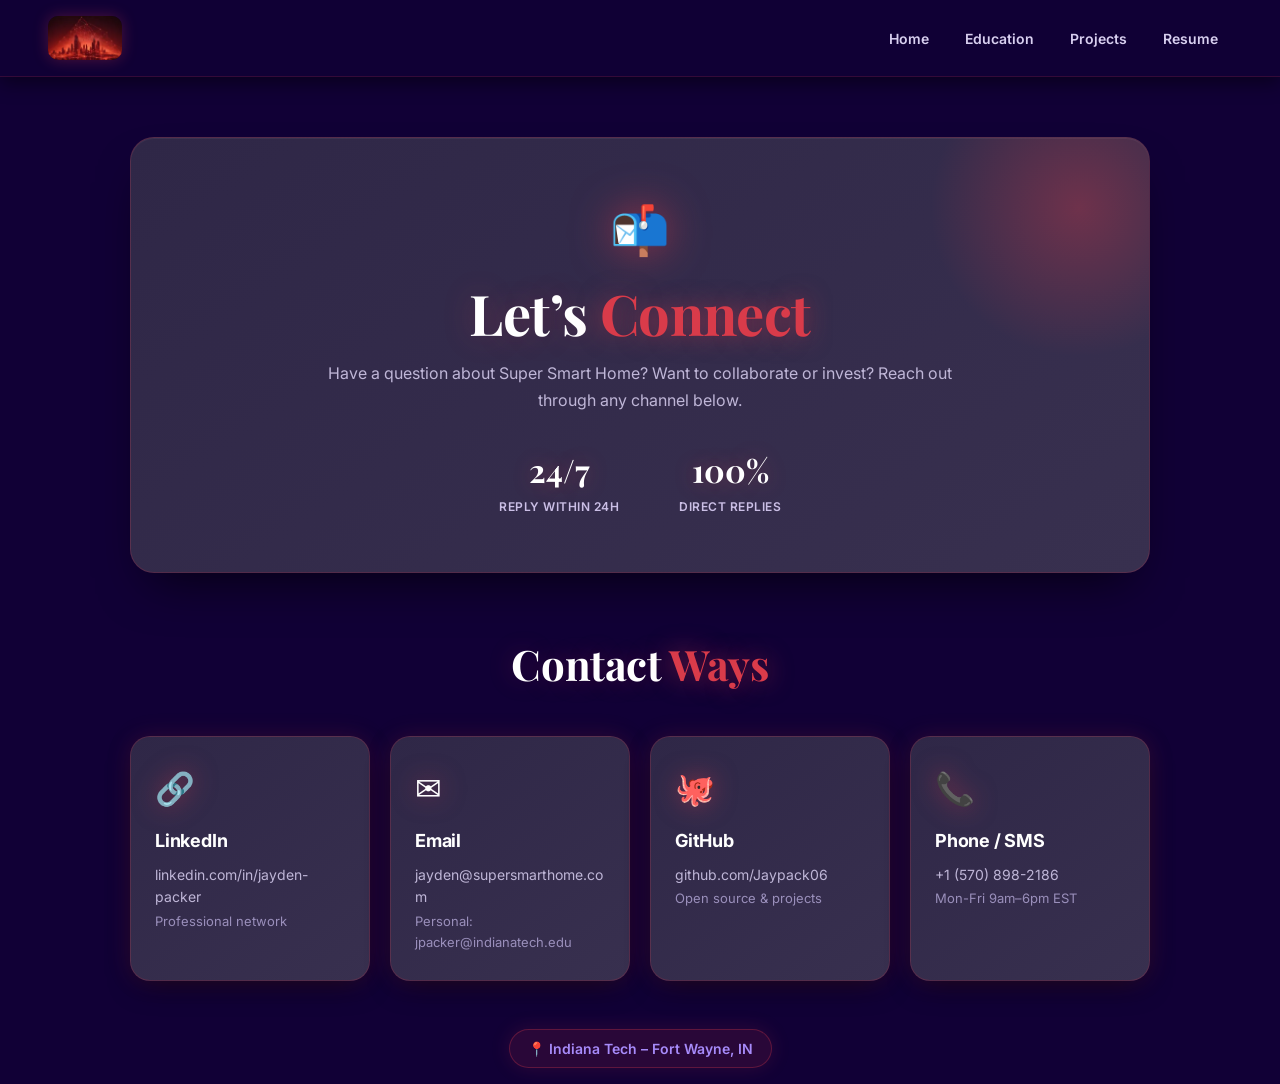
==== contact.html @ ab7b117b "added contact page and resume section and updated projects" ====
<!DOCTYPE html>
<html>
    <head>
        <meta charset="UTF-8">
        <title>Jayden Packer · Contacts</title>
        <link rel="stylesheet" href="style.css">
        <link href="https://fonts.googleapis.com/css2?family=Inter:opsz,wght@14..32,300;14..32,400;14..32,600;14..32,700&display=swap" rel="stylesheet">
    </head>
    <body class="contact-page">
        <nav>
            <a href="index.html" class="logo-link">
                <img src="OIP (1).webp" alt="logo" class="logo">
            </a>
            <div class="nav-links">
                <a href="index.html" class="nav-link">Home</a>
                <a href="index.html#education" class="nav-link">Education</a>
                <a href="index.html#projects" class="nav-link">Projects</a>
                <a href="index.html#resume" class="nav-link">Resume</a>
            </div>
        </nav>
        <main>

            <section class="goal-hero">
                <div class="hero-content">
                    <div class="hero-icon">📬</div>
                    <h1 class="hero-title">Let’s <span class="highlight">Connect</span></h1>
                    <p class="hero-description">Have a question about Super Smart Home? Want to collaborate or invest? Reach out through any channel below.</p>
                    <div class="hero-stats">
                        <div class="stat-item">
                            <span class="stat-number">24/7</span>
                            <span class="stat-label">Reply within 24h</span>
                        </div>
                        <div class="stat-item">
                            <span class="stat-number">100%</span>
                            <span class="stat-label">Direct replies</span>
                        </div>
                    </div>
                </div>
            </section>

            <section>
                <h2 class="centered-title">Contact <span class="highlight">Ways</span></h2>
                <div class="contact-grid">

                    <a href="https://linkedin.com/in/jayden-packer" target="_blank" class="contact-card">
                        <div class="contact-icon">🔗</div>
                        <div class="contact-title">LinkedIn</div>
                        <div class="contact-detail">linkedin.com/in/jayden-packer</div>
                        <div class="contact-detail">Professional network</div>
                    </a>

                    <a href="mailto:jaydenpacker267@gmail.com" class="contact-card">
                        <div class="contact-icon">✉️</div>
                        <div class="contact-title">Email</div>
                        <div class="contact-detail">jayden@supersmarthome.com</div>
                        <div class="contact-detail">Personal: jpacker@indianatech.edu</div>
                    </a>

                    <a href="https://github.com/Jaypack06" target="_blank" class="contact-card">
                        <div class="contact-icon">🐙</div>
                        <div class="contact-title">GitHub</div>
                        <div class="contact-detail">github.com/Jaypack06</div>
                        <div class="contact-detail">Open source & projects</div>
                    </a>

                    <a href="tel:+5708982186" class="contact-card">
                        <div class="contact-icon">📞</div>
                        <div class="contact-title">Phone / SMS</div>
                        <div class="contact-detail">+1 (570) 898-2186</div>
                        <div class="contact-detail">Mon-Fri 9am–6pm EST</div>
                    </a>
                </div>
            </section>



            <div style="text-align: center; margin: 3rem 0 1rem;">
                <div class="feature-tag"><a href="https://www.indianatech.edu/" target="_blank" style="text-decoration: none; color: #a78bfa;">📍 Indiana Tech – Fort Wayne, IN</a></div>
            </div>
        </main>





    </body>
</html>
---- style.css ----
/* ---------- FONT IMPORTS ---------- */
@import url('https://fonts.googleapis.com/css2?family=Inter:wght@400;600;700&display=swap');
@import url('https://fonts.googleapis.com/css2?family=Playfair+Display:wght@600;700&display=swap');

/* ---------- RESET & GLOBAL ---------- */
* {
    margin: 0;
    padding: 0;
    box-sizing: border-box;
}

html {
    scroll-behavior: smooth;
}

body {
    background-color: #110036;
    font-family: "Inter", system-ui, -apple-system, BlinkMacSystemFont, 'Segoe UI', Roboto, sans-serif;
    -webkit-font-smoothing: antialiased;
    -moz-osx-font-smoothing: grayscale;
    line-height: 1.5;
    color: #fff;
    padding-left: 88px;
    transition: padding-left 0.4s cubic-bezier(0.22, 1, 0.36, 1);
}

@media (max-width: 900px) {
    body { padding-left: 0; }
}

body.shifted { padding-left: 0; }

/* ---------- TASKBAR (vertical rail) ---------- */
.taskbar {
    position: fixed;
    top: 0;
    left: 0;
    z-index: 999;
    width: 88px;
    height: 100vh;
    display: flex;
    flex-direction: column;
    align-items: center;
    gap: 24px;
    padding: 22px 10px;
    background:
        linear-gradient(180deg, rgba(17, 0, 54, 0.98) 0%, rgba(24, 4, 66, 0.98) 100%);
    backdrop-filter: blur(12px);
    border-right: 1px solid rgba(217, 59, 74, 0.18);
    box-shadow:
        6px 0 24px rgba(0, 0, 0, 0.5),
        inset -1px 0 0 rgba(217, 59, 74, 0.12);
    transform: translateX(0);
    transition: transform 0.4s cubic-bezier(0.22, 1, 0.36, 1);
    will-change: transform;
}

/* glowing accent strip on the right edge of the rail */
.taskbar::after {
    content: "";
    position: absolute;
    top: 0;
    right: -1px;
    width: 2px;
    height: 100%;
    background: linear-gradient(
        180deg,
        transparent 0%,
        rgba(217, 59, 74, 0.7) 20%,
        rgba(217, 59, 74, 1) 50%,
        rgba(217, 59, 74, 0.7) 80%,
        transparent 100%
    );
    filter: blur(0.5px);
    opacity: 0.85;
    pointer-events: none;
}

.taskbar.hidden {
    transform: translateX(-100%);
}

/* --- Logo badge --- */
.taskbar1 {
    display: flex;
    align-items: center;
    justify-content: center;
    width: 60px;
    height: 60px;
    border-radius: 16px;
    background: linear-gradient(145deg, #2f2747, #1b0f42);
    border: 1px solid rgba(217, 59, 74, 0.35);
    box-shadow:
        0 8px 20px rgba(0, 0, 0, 0.5),
        inset 0 0 20px rgba(217, 59, 74, 0.15),
        0 0 24px rgba(217, 59, 74, 0.2);
    transition: transform 0.25s ease, box-shadow 0.25s ease;
    cursor: pointer;
    margin-bottom: 6px;
}

.taskbar1:hover {
    transform: translateY(-2px) scale(1.03);
    box-shadow:
        0 10px 26px rgba(0, 0, 0, 0.6),
        inset 0 0 24px rgba(217, 59, 74, 0.25),
        0 0 32px rgba(217, 59, 74, 0.4);
}

.taskbar1 img {
    width: 44px;
    height: 44px;
    object-fit: cover;
    border-radius: 10px;
    display: block;
}

/* --- Divider --- */
.rail-divider {
    width: 34px;
    height: 1px;
    margin: 6px 0 10px;
    background: linear-gradient(
        90deg,
        transparent,
        rgba(217, 59, 74, 0.6),
        transparent
    );
    box-shadow: 0 0 8px rgba(217, 59, 74, 0.5);
}

/* pushes the Contact link to the bottom */
.rail-spacer {
    flex: 1;
}

/* --- Rail links (nav items) --- */
.rail-link {
    position: relative;
    display: flex;
    align-items: center;
    justify-content: center;
    width: 64px;
    height: 48px;
    border-radius: 12px;
    color: #d8cff0;
    font-size: 16px;
    font-weight: 600;
    letter-spacing: 0.2px;
    text-decoration: none;
    background: transparent;
    border: 1px solid transparent;
    transition:
        color 0.25s ease,
        background 0.25s ease,
        border-color 0.25s ease,
        transform 0.2s ease,
        box-shadow 0.25s ease;
}

/* glowing dot indicator */
.rail-dot {
    position: absolute;
    top: 8px;
    right: 8px;
    width: 6px;
    height: 6px;
    border-radius: 50%;
    background: #d93b4a;
    box-shadow: 0 0 10px rgba(217, 59, 74, 0.9);
    opacity: 0;
    transform: scale(0.4);
    transition: opacity 0.25s ease, transform 0.25s ease;
}

.rail-label {
    transition: transform 0.25s ease;
    text-align: center;
    line-height: 1.1;
}

/* hover */
.rail-link:hover {
    color: #ffffff;
    background: linear-gradient(145deg, rgba(217, 59, 74, 0.14), rgba(217, 59, 74, 0.05));
    border-color: rgba(217, 59, 74, 0.35);
    transform: translateY(-2px);
    box-shadow: 0 6px 16px rgba(0, 0, 0, 0.4), 0 0 18px rgba(217, 59, 74, 0.25);
}

.rail-link:hover .rail-dot {
    opacity: 1;
    transform: scale(1);
}

.rail-link:hover .rail-label {
    transform: translateY(-1px);
}

/* active / current section (optional — applies on focus for keyboard users) */
.rail-link:focus-visible {
    outline: none;
    border-color: #d93b4a;
    box-shadow: 0 0 0 2px rgba(217, 59, 74, 0.35);
}

/* --- Contact (special) --- */
.rail-contact {
    width: 64px;
    height: 56px;
    color: #ffffff;
    background: linear-gradient(145deg, #d93b4a, #8f1f2c);
    border: 1px solid rgba(255, 255, 255, 0.15);
    box-shadow:
        0 8px 20px rgba(217, 59, 74, 0.35),
        inset 0 1px 0 rgba(255, 255, 255, 0.15);
    font-size: 11px;
    letter-spacing: 0.4px;
    text-transform: uppercase;
}

.rail-contact .rail-dot {
    background: #ffffff;
    box-shadow: 0 0 10px rgba(255, 255, 255, 0.9);
}

.rail-contact:hover {
    background: linear-gradient(145deg, #e64554, #a82433);
    border-color: rgba(255, 255, 255, 0.3);
    box-shadow:
        0 10px 26px rgba(217, 59, 74, 0.55),
        inset 0 1px 0 rgba(255, 255, 255, 0.2),
        0 0 24px rgba(217, 59, 74, 0.5);
    transform: translateY(-3px);
}

/* ---------- MOBILE: horizontal top bar ---------- */
@media (max-width: 900px) {
    .taskbar {
        width: 100%;
        height: 68px;
        flex-direction: row;
        justify-content: flex-start;
        gap: 10px;
        padding: 8px 16px;
        border-right: none;
        border-bottom: 1px solid rgba(217, 59, 74, 0.18);
        box-shadow: 0 6px 18px rgba(0, 0, 0, 0.45);
    }

    .taskbar::after {
        top: auto;
        bottom: -1px;
        right: 0;
        width: 100%;
        height: 2px;
        background: linear-gradient(
            90deg,
            transparent,
            rgba(217, 59, 74, 0.8),
            transparent
        );
    }

    .taskbar.hidden { transform: translateX(0); }

    .taskbar1 {
        width: 44px;
        height: 44px;
        border-radius: 12px;
        margin-bottom: 0;
    }

    .taskbar1 img { width: 32px; height: 32px; }

    .rail-divider {
        width: 1px;
        height: 28px;
        margin: 0 4px;
        background: linear-gradient(180deg, transparent, rgba(217, 59, 74, 0.6), transparent);
    }

    .rail-spacer { flex: 0; }

    .rail-link {
        width: auto;
        height: 36px;
        padding: 0 12px;
        border-radius: 10px;
        font-size: 12px;
    }

    .rail-dot { display: none; }

    .rail-contact {
        width: auto;
        height: 36px;
        padding: 0 14px;
        font-size: 11px;
        margin-left: auto;
    }
}

/* ---------- HERO ---------- */
.hero {
    max-width: 1600px;
    width: calc(100% - 160px);
    margin: 40px auto;
    display: grid;
    grid-template-columns: 1.4fr 560px;
    gap: 60px;
    align-items: center;
    padding: 40px 60px;
}

.hero-left {
    color: #fff;
    padding: 32px 40px;
    background-color: #110036;
    box-shadow: 0 30px 80px rgba(0, 0, 0, 0.7), 0 0 0 1px rgba(217, 59, 74, 0.2);
    border-radius: 30px;
    
    
}

.hero-badge {
    display: inline-block;
    background: #5b2338;
    color: #fff;
    padding: 6px 14px;
    border-radius: 30px;
    font-size: 13px;
    font-weight: 600;
    letter-spacing: 0.5px;
    margin-bottom: 18px;
    box-shadow: 0 0 20px rgba(217, 59, 74, 0.3);
    border: 1px solid rgba(217, 59, 74, 0.4);
}

.hero-title {
    font-family: 'Playfair Display', serif;
    font-size: 56px;
    line-height: 1.1;
    margin: 0 0 8px;
    color: #fff;
    letter-spacing: -0.6px;
    text-shadow: 0 0 30px rgba(217, 59, 74, 0.3);
}

.hero-sub {
    color: #cbbfe6;
    font-weight: 600;
    margin-bottom: 18px;
    font-size: 18px;
}

.hero-desc {
    color: #bfb6d7;
    max-width: 640px;
    line-height: 1.7;
    font-size: 15px;
    margin: 0;
}

.hero-right {
    position: relative;
    height: 520px;
    display: flex;
    align-items: flex-end;
    justify-content: center;
    overflow: visible;
}

.hero-right::before {
    content: "";
    position: absolute;
    right: 0;
    width: 420px;
    height: 420px;
    border-radius: 50%;
    background: #d93b4a;
    transform: translateX(40px);
    z-index: 0;
    filter: blur(2px);
    box-shadow: 0 0 80px rgba(217, 59, 74, 0.5);
}

.hero-right::after {
    content: "";
    position: absolute;
    right: -40px;
    width: 520px;
    height: 520px;
    border-radius: 50%;
    border: 2px dotted rgba(255, 255, 255, 0.06);
    z-index: 0;
    opacity: 0.6;
}

.hero-img {
    position: relative;
    z-index: 1;
    height: 520px;
    width: auto;
    max-width: 100%;
    object-fit: cover;
    border-radius: 16px;
    box-shadow: 0 30px 80px rgba(0, 0, 0, 0.7), 0 0 0 1px rgba(217, 59, 74, 0.2);
    display: block;
    transform: translateX(18px);
}

/* ---------- EDUCATION ---------- */
.education {
    max-width: 2500px;
    width: calc(100% - 160px);
    margin: -40px auto 40px;
    display: grid;
    grid-template-columns: 1fr 560px;
    gap: 60px;
    align-items: center;
    padding: 24px 60px 40px;
    background: linear-gradient(145deg, #2f2747, #38304f);
    border-radius: 24px;
    box-shadow: 0 25px 40px -15px rgba(0, 0, 0, 0.6), inset 0 1px 0 rgba(255, 255, 255, 0.05);
    border: 1px solid rgba(217, 59, 74, 0.15);
}

.educationleft {
    height: 320px;
    display: flex;
    justify-content: flex-start;
    align-items: center;
    overflow: visible;
    margin-left: 100px;
}

.educationleft-img {
    position: relative;
    z-index: 1;
    height: 320px;
    width: auto;
    max-width: 100%;
    object-fit: cover;
    border-radius: 20px;
    box-shadow: 0 20px 60px rgba(0, 0, 0, 0.7), 0 0 0 1px rgba(217, 59, 74, 0.2);
    display: block;
}

.educationright {
    color: #fff;
    display: flex;
    flex-direction: column;
    justify-content: flex-start;
    align-items: flex-start;
    padding-top: 12px;
}

.education-title {
    font-family: 'Playfair Display', serif;
    font-size: 72px;
    line-height: 1;
    margin: 0 0 8px;
    color: #fff;
    letter-spacing: -0.6px;
    text-shadow: 0 0 25px rgba(217, 59, 74, 0.3);
}

.education-subtitle {
    color: #cbbfe6;
    font-weight: 600;
    font-size: 20px;
    margin-bottom: 8px;
}

.education-school {
    color: #ffffff;
    font-size: 18px;
    font-weight: 600;
    margin-bottom: 6px;
}

.education-dates {
    color: #d0c7df;
    font-size: 16px;
    margin-bottom: 16px;
}

.education-desc {
    color: #bfb6d7;
    max-width: 720px;
    width: 100%;
    line-height: 1.7;
    font-size: 18px;
    margin: 0;
}

/* ---------- PROJECTS ---------- */
.projects {
    max-width: 1400px;
    width: calc(100% - 160px);
    margin: 40px auto;
    padding: 40px 60px;
}

.project-container {
    display: flex;
    align-items: center;
    justify-content: center;
    gap: 20px;
    padding: 40px 0;
    flex-wrap: wrap;
}

.project-box {
    background: linear-gradient(145deg, #2f2747, #38304f);
    border-radius: 20px;
    padding: 24px;
    width: 320px;
    min-height: 380px;
    position: relative;
    transition: transform 0.3s ease, box-shadow 0.3s ease;
    box-shadow: 0 0 25px rgba(217, 59, 74, 0.15), 0 10px 30px -10px rgba(0, 0, 0, 0.7);
    border: 1px solid rgba(217, 59, 74, 0.2);
}

.project-box:hover {
    transform: translateY(-8px) scale(1.01);
    box-shadow: 0 0 35px rgba(217, 59, 74, 0.35), 0 20px 40px -12px rgba(0, 0, 0, 0.8);
    border-color: rgba(217, 59, 74, 0.5);
}

.project-img {
    width: 100%;
    height: 180px;
    object-fit: cover;
    border-radius: 12px;
    margin-bottom: 16px;
    border: 1px solid rgba(255, 255, 255, 0.08);
    box-shadow: 0 8px 20px rgba(0, 0, 0, 0.5);
}

.project-box h3 {
    color: #ffffff;
    font-size: 20px;
    margin: 0 0 12px 0;
    font-weight: 700;
    letter-spacing: -0.3px;
}

.project-box p {
    color: #bfb6d7;
    font-size: 15px;
    line-height: 1.6;
    margin: 0;
}

.project-line {
    height: 3px;
    width: 60px;
    background: linear-gradient(90deg, rgba(217, 59, 74, 0.2), #d93b4a, rgba(217, 59, 74, 0.2));
    position: relative;
    border-radius: 4px;
    box-shadow: 0 0 15px rgba(217, 59, 74, 0.5);
}

.project-line::before {
    content: '';
    position: absolute;
    width: 10px;
    height: 10px;
    background-color: #d93b4a;
    border-radius: 50%;
    top: 50%;
    left: 50%;
    transform: translate(-50%, -50%);
    box-shadow: 0 0 20px #d93b4a, 0 0 30px rgba(217, 59, 74, 0.7);
    border: 2px solid rgba(255, 255, 255, 0.2);
}

/* ---------- RESPONSIVE ---------- */
@media (max-width: 1200px) {
    .hero {
        max-width: 1100px;
        grid-template-columns: 1fr 480px;
        gap: 40px;
        padding: 30px;
    }
    .hero-right, .hero-img { height: 420px; }
    .project-container { flex-direction: column; }
    .project-line {
        height: 60px;
        width: 3px;
        background: linear-gradient(180deg, rgba(217, 59, 74, 0.2), #d93b4a, rgba(217, 59, 74, 0.2));
    }
    .education {
        grid-template-columns: 1fr;
        gap: 30px;
        padding: 30px;
    }
    .educationleft {
        margin-left: 0;
        justify-content: center;
    }
}

@media (max-width: 900px) {
    .hero {
        grid-template-columns: 1fr;
        gap: 24px;
        padding: 90px 16px 16px;
    }
    .hero-right, .hero-img {
        height: 320px;
        transform: translateX(0);
    }
    .hero-right::before {
        width: 280px;
        height: 280px;
        right: 50%;
        transform: translateX(50%);
    }
    .hero-right::after {
        width: 360px;
        height: 360px;
        right: 50%;
        transform: translateX(50%);
    }
    .hero-img { transform: translateX(0); }
    .education-title { font-size: 48px; }
    .education-desc { font-size: 16px; }
    .educationleft-img { height: 240px; }
    .education {
        width: calc(100% - 32px);
        margin-top: 24px;
    }
    .projects {
        width: calc(100% - 32px);
        padding: 24px 16px;
    }
}

/* ============================================================
   CONTACT PAGE — matches portfolio theme
   ============================================================ */

/* This page uses a horizontal nav instead of the vertical rail,
   so cancel the body padding-left from the portfolio layout. */
body.contact-page {
    padding-left: 0;
}

/* ---------- NAV (horizontal top bar) ---------- */
nav {
    display: flex;
    align-items: center;
    justify-content: space-between;
    padding: 16px 48px;
    background: rgba(17, 0, 54, 0.96);
    backdrop-filter: blur(10px);
    border-bottom: 1px solid rgba(217, 59, 74, 0.18);
    box-shadow: 0 6px 18px rgba(0, 0, 0, 0.45);
    position: sticky;
    top: 0;
    z-index: 999;
}

.logo-link {
    display: flex;
    align-items: center;
    text-decoration: none;
}

.logo {
    height: 44px;
    width: auto;
    border-radius: 10px;
    box-shadow: 0 0 15px rgba(217, 59, 74, 0.3);
}

.nav-links {
    display: flex;
    gap: 8px;
}

.nav-link {
    color: #d8cff0;
    text-decoration: none;
    font-size: 14px;
    font-weight: 600;
    padding: 8px 14px;
    border-radius: 20px;
    transition: color 0.25s ease, background 0.25s ease, transform 0.2s ease;
}

.nav-link:hover {
    color: #fff;
    background: rgba(217, 59, 74, 0.12);
    transform: translateY(-1px);
}

/* ---------- HERO ---------- */
.goal-hero {
    max-width: 1100px;
    margin: 60px auto 40px;
    padding: 0 40px;
}

.hero-content {
    position: relative;
    overflow: hidden;
    text-align: center;
    padding: 56px 48px;
    background: linear-gradient(145deg, #2f2747, #38304f);
    border: 1px solid rgba(217, 59, 74, 0.2);
    border-radius: 24px;
    box-shadow:
        0 25px 50px -20px rgba(0, 0, 0, 0.7),
        inset 0 1px 0 rgba(255, 255, 255, 0.05);
}

/* soft red glow behind the hero */
.hero-content::before {
    content: "";
    position: absolute;
    top: -80px;
    right: -80px;
    width: 300px;
    height: 300px;
    border-radius: 50%;
    background: radial-gradient(circle, rgba(217, 59, 74, 0.35), transparent 70%);
    pointer-events: none;
}

.hero-icon {
    font-size: 48px;
    margin-bottom: 16px;
    filter: drop-shadow(0 0 20px rgba(217, 59, 74, 0.6));
}

.hero-title {
    font-family: 'Playfair Display', serif;
    font-size: 56px;
    line-height: 1.1;
    color: #fff;
    margin: 0 0 16px;
    letter-spacing: -0.6px;
    text-shadow: 0 0 30px rgba(217, 59, 74, 0.3);
}

.highlight {
    color: #d93b4a;
    text-shadow: 0 0 25px rgba(217, 59, 74, 0.55);
}

.hero-description {
    color: #bfb6d7;
    font-size: 16px;
    line-height: 1.7;
    max-width: 640px;
    margin: 0 auto 32px;
}

.hero-stats {
    display: flex;
    justify-content: center;
    gap: 60px;
    flex-wrap: wrap;
}

.stat-item {
    display: flex;
    flex-direction: column;
    align-items: center;
    gap: 4px;
}

.stat-number {
    font-family: 'Playfair Display', serif;
    font-size: 32px;
    font-weight: 700;
    color: #fff;
    text-shadow: 0 0 20px rgba(217, 59, 74, 0.4);
}

.stat-label {
    font-size: 12px;
    color: #cbbfe6;
    font-weight: 600;
    letter-spacing: 0.5px;
    text-transform: uppercase;
}

/* ---------- SECTION TITLE ---------- */
.centered-title {
    text-align: center;
    font-family: 'Playfair Display', serif;
    font-size: 42px;
    color: #fff;
    margin: 60px 0 40px;
    letter-spacing: -0.4px;
    text-shadow: 0 0 25px rgba(217, 59, 74, 0.25);
}

/* ---------- CONTACT GRID ---------- */
.contact-grid {
    max-width: 1100px;
    margin: 0 auto 40px;
    padding: 0 40px;
    display: grid;
    grid-template-columns: repeat(auto-fit, minmax(240px, 1fr));
    gap: 20px;
}

.contact-card {
    display: block;
    text-decoration: none;
    color: inherit;
    background: linear-gradient(145deg, #2f2747, #38304f);
    border: 1px solid rgba(217, 59, 74, 0.2);
    border-radius: 20px;
    padding: 28px 24px;
    box-shadow:
        0 0 25px rgba(217, 59, 74, 0.15),
        0 10px 30px -10px rgba(0, 0, 0, 0.7);
    transition: transform 0.3s ease, box-shadow 0.3s ease, border-color 0.3s ease;
}

.contact-card:hover {
    transform: translateY(-8px) scale(1.01);
    border-color: rgba(217, 59, 74, 0.5);
    box-shadow:
        0 0 35px rgba(217, 59, 74, 0.35),
        0 20px 40px -12px rgba(0, 0, 0, 0.8);
}

.contact-icon {
    font-size: 32px;
    margin-bottom: 14px;
    filter: drop-shadow(0 0 12px rgba(217, 59, 74, 0.5));
}

.contact-title {
    font-size: 18px;
    font-weight: 700;
    color: #fff;
    margin-bottom: 10px;
    letter-spacing: -0.2px;
}

.contact-detail {
    color: #bfb6d7;
    font-size: 14px;
    line-height: 1.6;
    word-break: break-word;
}

/* the second line reads as a quieter sub-detail */
.contact-detail + .contact-detail {
    margin-top: 2px;
    color: #9a8fbb;
    font-size: 13px;
}

/* ---------- FEATURE TAGS (bottom badges) ---------- */
.feature-tag {
    display: inline-block;
    background: rgba(217, 59, 74, 0.12);
    border: 1px solid rgba(217, 59, 74, 0.3);
    color: #cbbfe6;
    padding: 8px 18px;
    border-radius: 30px;
    font-size: 14px;
    font-weight: 600;
    box-shadow: 0 0 20px rgba(217, 59, 74, 0.15);
    transition: background 0.25s ease, transform 0.2s ease;
}

.feature-tag:hover {
    background: rgba(217, 59, 74, 0.2);
    transform: translateY(-2px);
}

/* ---------- FOOTER ---------- */
footer {
    text-align: center;
    padding: 40px 20px;
    color: #7a6d9c;
    font-size: 13px;
    border-top: 1px solid rgba(217, 59, 74, 0.15);
    margin-top: 60px;
}

/* ---------- RESPONSIVE ---------- */
@media (max-width: 900px) {
    nav {
        padding: 12px 20px;
        flex-direction: column;
        gap: 12px;
    }
    .nav-links {
        flex-wrap: wrap;
        justify-content: center;
    }
    .goal-hero { padding: 0 20px; }
    .hero-content { padding: 40px 24px; }
    .hero-title { font-size: 38px; }
    .hero-stats { gap: 32px; }
    .centered-title { font-size: 32px; }
    .contact-grid { padding: 0 20px; }
}

/* ============================================================
   RESUME SECTION (embedded PDF viewer)
   ============================================================ */

.resume-section {
    max-width: 1400px;
    width: calc(100% - 160px);
    margin: 40px auto 80px;
    padding: 0 60px;
}

/* ---------- Header above the viewer ---------- */
.resume-header {
    margin-bottom: 28px;
}

.resume-title {
    font-family: 'Playfair Display', serif;
    font-size: 48px;
    line-height: 1.1;
    letter-spacing: -0.6px;
    margin: 14px 0 10px;
    color: #fff;
    text-shadow: 0 0 25px rgba(217, 59, 74, 0.3);
}

.resume-desc {
    color: #bfb6d7;
    font-size: 15px;
    line-height: 1.7;
    max-width: 560px;
    margin: 0;
}

/* ---------- Viewer shell (looks like a mini app window) ---------- */
.resume-viewer {
    position: relative;
    border-radius: 20px;
    overflow: hidden;
    background: linear-gradient(145deg, #2f2747, #38304f);
    border: 1px solid rgba(217, 59, 74, 0.25);
    box-shadow:
        0 25px 60px -20px rgba(0, 0, 0, 0.75),
        0 0 40px rgba(217, 59, 74, 0.15),
        inset 0 1px 0 rgba(255, 255, 255, 0.04);
}

/* soft red glow behind the frame */
.resume-viewer::before {
    content: "";
    position: absolute;
    top: -120px;
    right: -120px;
    width: 400px;
    height: 400px;
    border-radius: 50%;
    background: radial-gradient(circle, rgba(217, 59, 74, 0.28), transparent 70%);
    pointer-events: none;
    z-index: 0;
}

/* ---------- Top bar inside the viewer ---------- */
.resume-viewer-bar {
    position: relative;
    z-index: 1;
    display: flex;
    align-items: center;
    gap: 16px;
    padding: 12px 18px;
    background: rgba(17, 0, 54, 0.55);
    backdrop-filter: blur(8px);
    border-bottom: 1px solid rgba(217, 59, 74, 0.2);
}

.viewer-dots {
    display: flex;
    gap: 6px;
    flex-shrink: 0;
}

.viewer-dots span {
    width: 11px;
    height: 11px;
    border-radius: 50%;
    background: rgba(217, 59, 74, 0.4);
    box-shadow: 0 0 6px rgba(217, 59, 74, 0.3);
}

.viewer-dots span:nth-child(2) { background: rgba(203, 191, 230, 0.35); box-shadow: none; }
.viewer-dots span:nth-child(3) { background: rgba(203, 191, 230, 0.2); box-shadow: none; }

.viewer-filename {
    color: #cbbfe6;
    font-size: 12px;
    font-weight: 600;
    letter-spacing: 0.3px;
    flex: 1;
    overflow: hidden;
    text-overflow: ellipsis;
    white-space: nowrap;
}

.viewer-actions {
    display: flex;
    gap: 10px;
    flex-shrink: 0;
}

/* ---------- Buttons ---------- */
.btn-download,
.btn-view {
    display: inline-flex;
    align-items: center;
    gap: 8px;
    padding: 8px 16px;
    border-radius: 10px;
    font-size: 13px;
    font-weight: 600;
    text-decoration: none;
    transition: transform 0.2s ease, box-shadow 0.25s ease,
                background 0.25s ease, border-color 0.25s ease, color 0.25s ease;
}

.btn-download {
    background: linear-gradient(145deg, #d93b4a, #8f1f2c);
    color: #fff;
    border: 1px solid rgba(255, 255, 255, 0.15);
    box-shadow: 0 6px 16px rgba(217, 59, 74, 0.4);
}

.btn-download:hover {
    transform: translateY(-2px);
    box-shadow: 0 10px 22px rgba(217, 59, 74, 0.55), 0 0 18px rgba(217, 59, 74, 0.45);
}

.btn-view {
    color: #cbbfe6;
    background: rgba(217, 59, 74, 0.08);
    border: 1px solid rgba(217, 59, 74, 0.3);
}

.btn-view:hover {
    color: #fff;
    background: rgba(217, 59, 74, 0.18);
    border-color: rgba(217, 59, 74, 0.55);
    transform: translateY(-2px);
}

/* ---------- The PDF iframe ---------- */
.resume-frame {
    position: relative;
    z-index: 1;
    width: 100%;
    height: 850px;                /* tall enough to read a full page */
    background: #1b0f42;
}

.resume-frame iframe {
    width: 100%;
    height: 100%;
    border: 0;
    display: block;
    background: #1b0f42;
}

/* ---------- Responsive ---------- */
@media (max-width: 900px) {
    .resume-section {
        width: calc(100% - 32px);
        padding: 0 16px;
        margin-bottom: 56px;
    }
    .resume-title {
        font-size: 34px;
    }
    .resume-viewer-bar {
        flex-wrap: wrap;
        gap: 10px;
        padding: 10px 14px;
    }
    .viewer-filename {
        order: -1;
        flex-basis: 100%;
        text-align: center;
    }
    .viewer-actions {
        margin-left: auto;
    }
    .btn-download,
    .btn-view {
        padding: 7px 12px;
        font-size: 12px;
    }
    .resume-frame {
        height: 600px;
    }
}
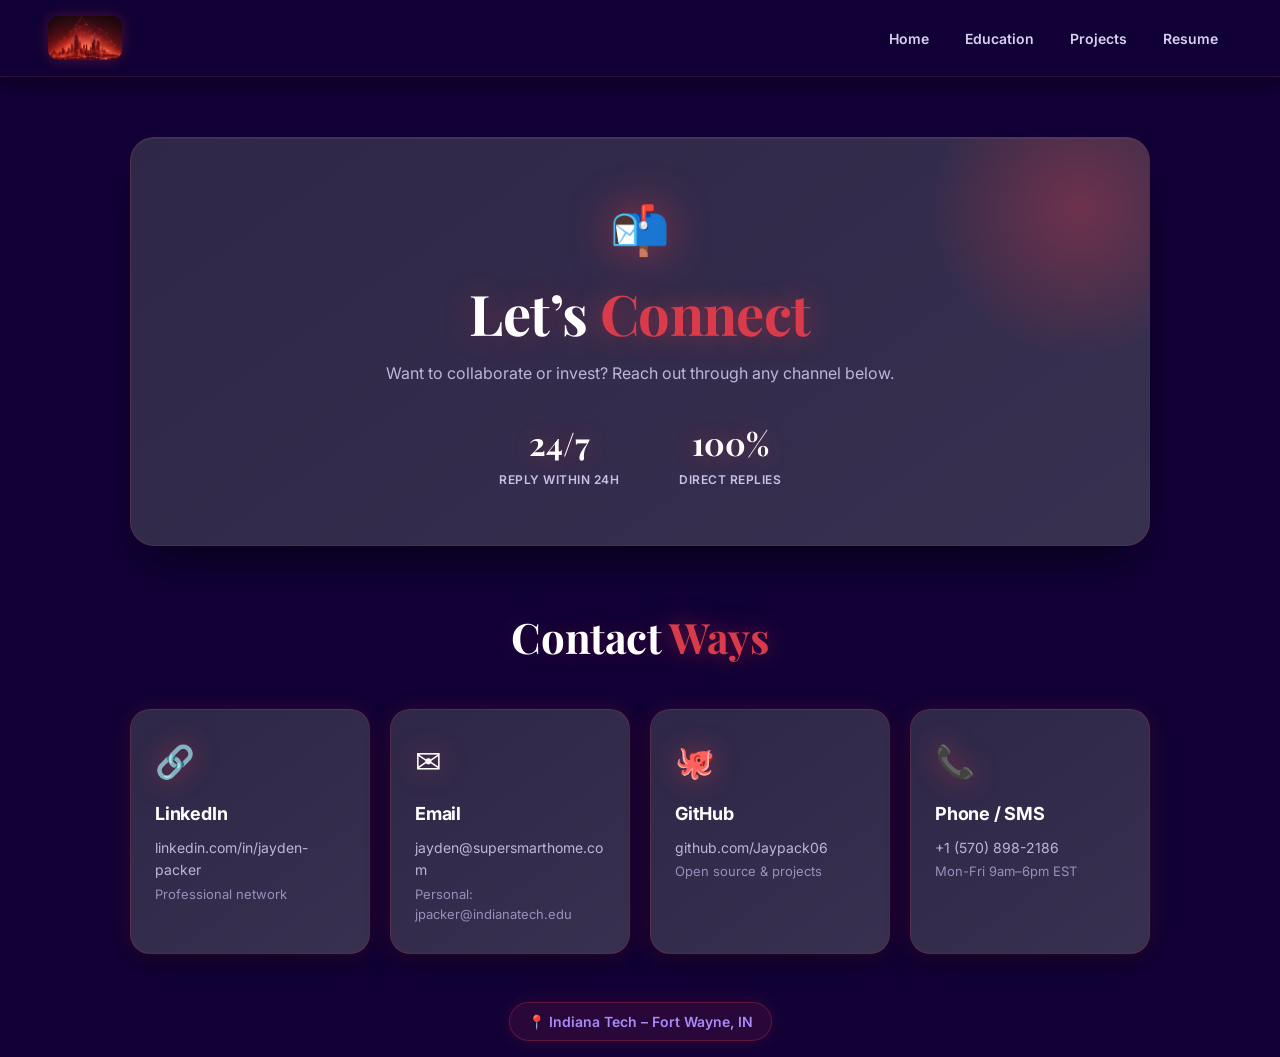
==== commit 6c06cf4f: "changed contact file" ====
--- a/contact.html
+++ b/contact.html
@@ -24,7 +24,7 @@
                 <div class="hero-content">
                     <div class="hero-icon">📬</div>
                     <h1 class="hero-title">Let’s <span class="highlight">Connect</span></h1>
-                    <p class="hero-description">Have a question about Super Smart Home? Want to collaborate or invest? Reach out through any channel below.</p>
+                    <p class="hero-description">Want to collaborate or invest? Reach out through any channel below.</p>
                     <div class="hero-stats">
                         <div class="stat-item">
                             <span class="stat-number">24/7</span>
